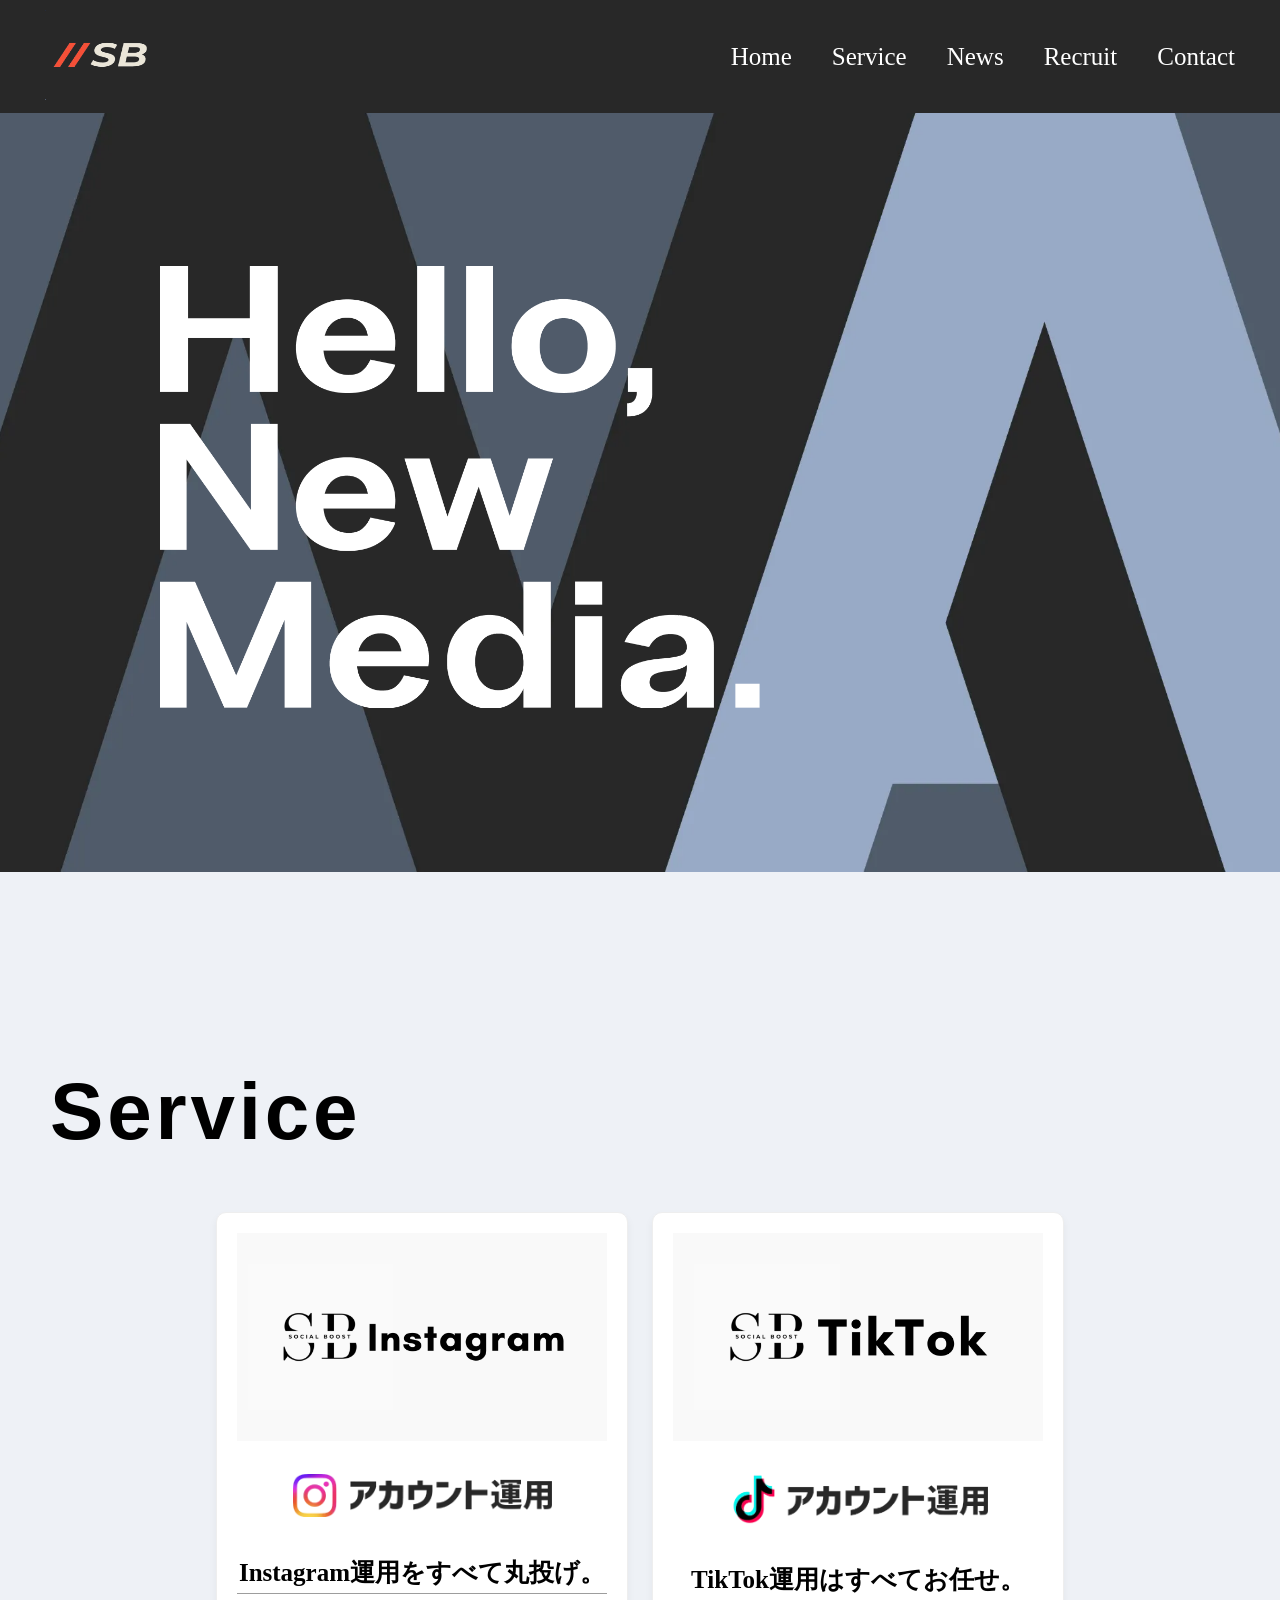
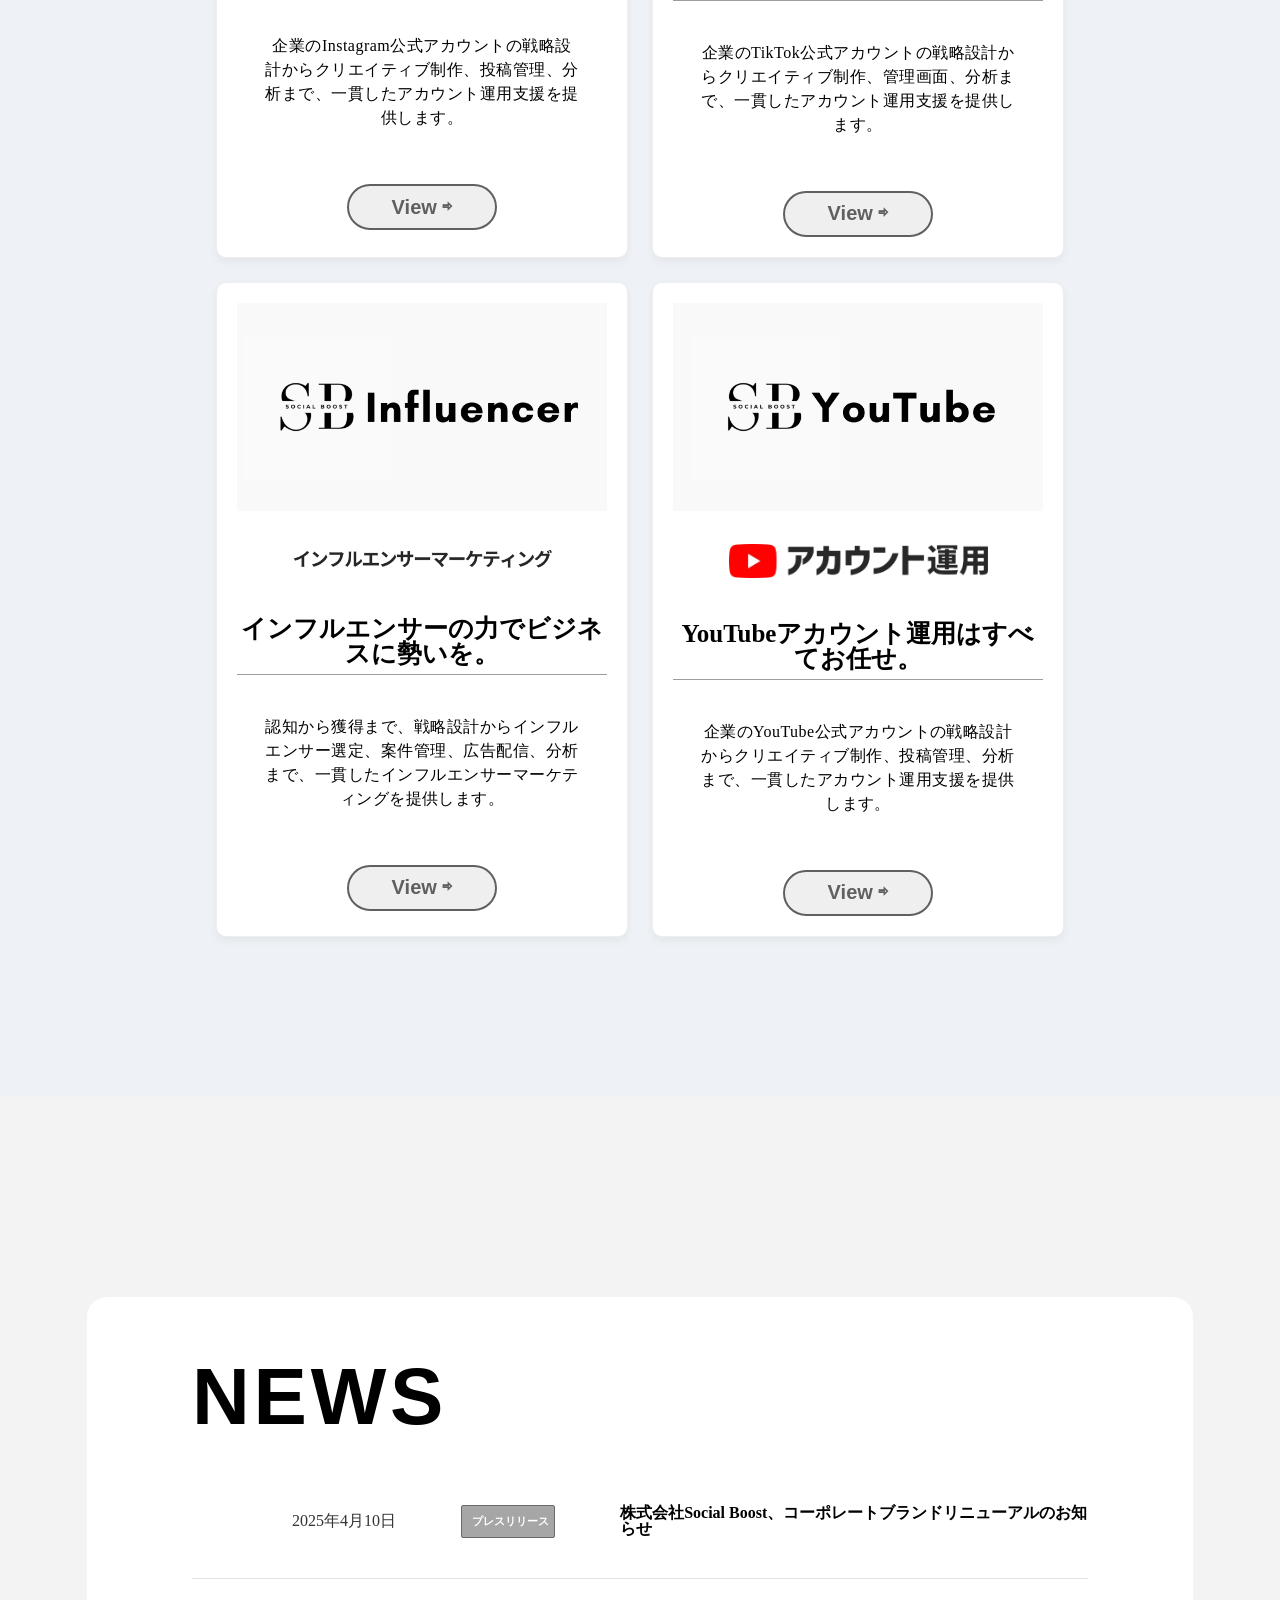
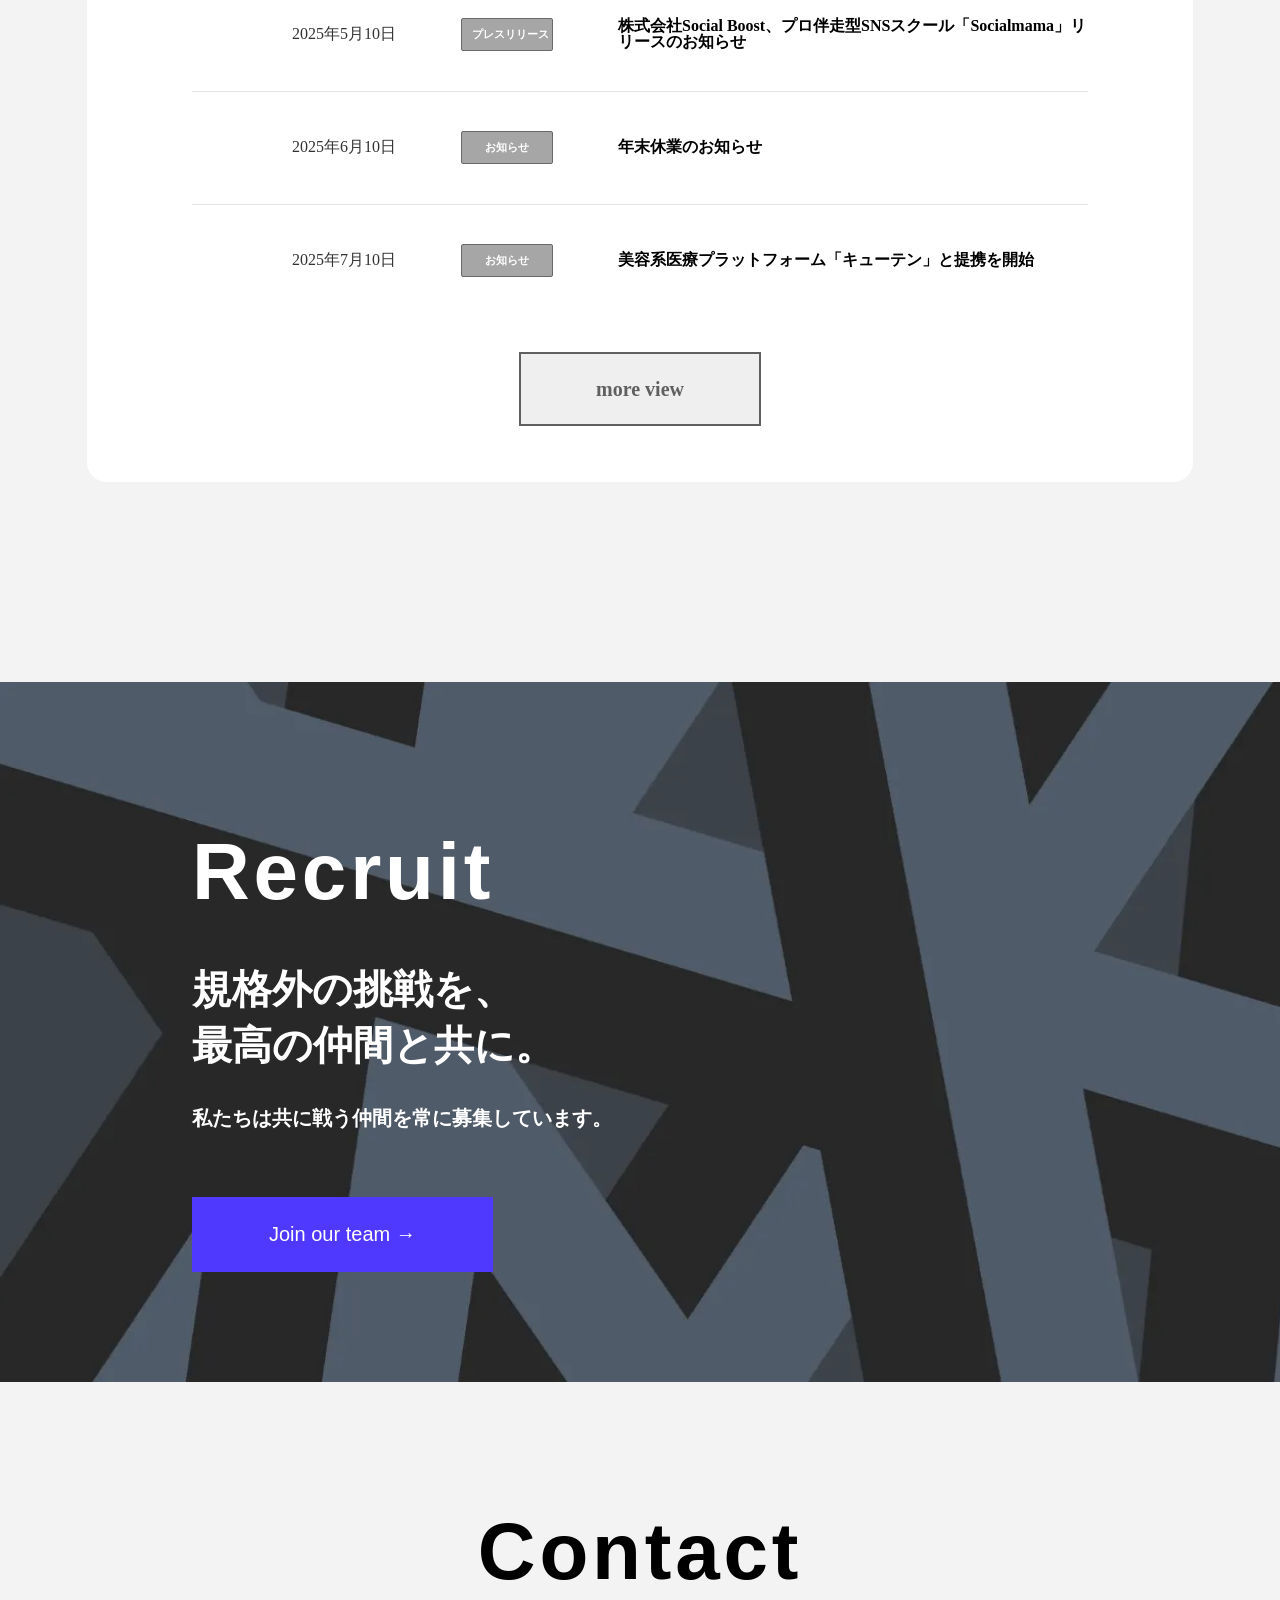
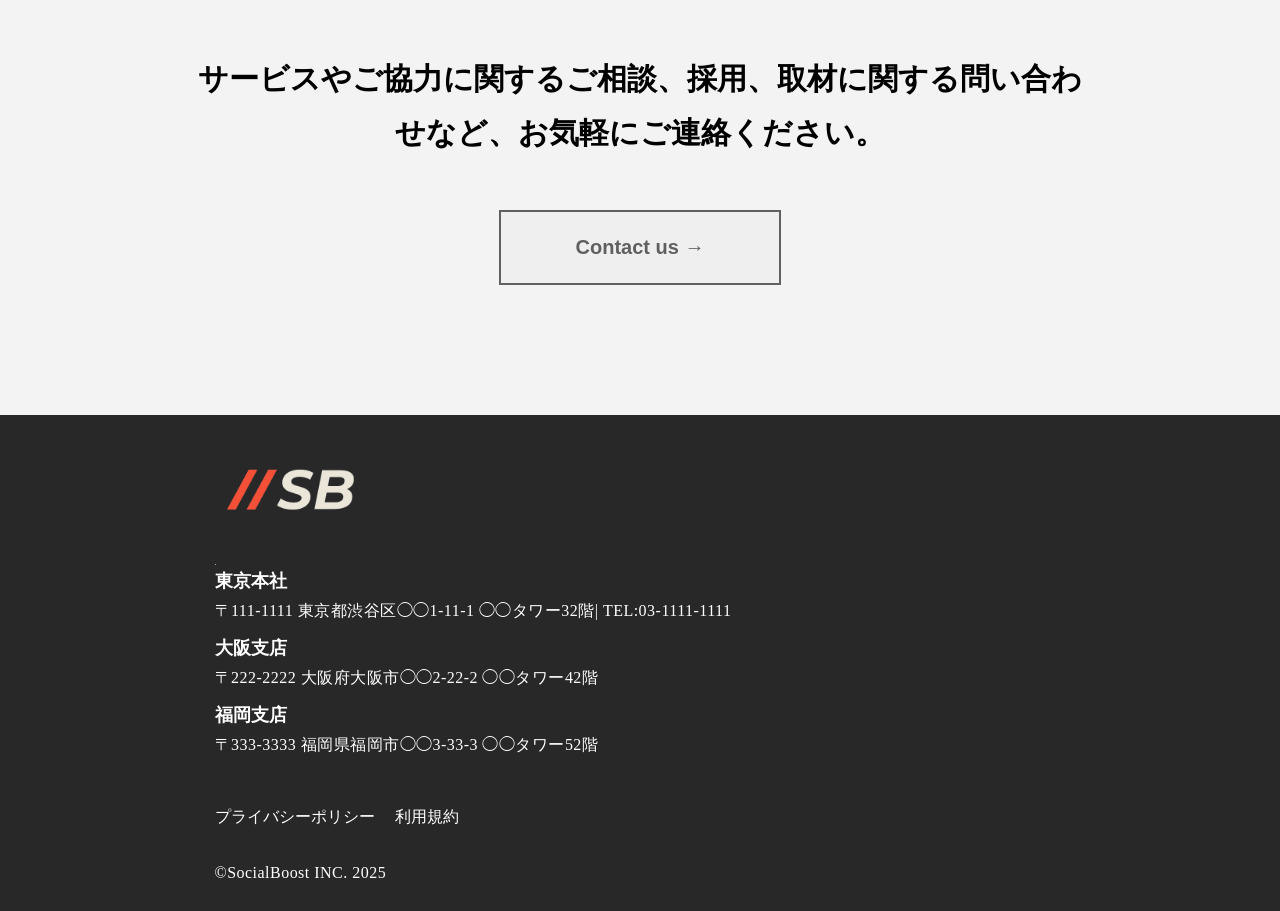
==== index.html @ 66f6941f "Initial commit" ====
<!DOCTYPE html>
<html lang="ja">
    <head>
        <meta charset="UTF-8" />
        <meta name="viewport" content="width=device-width, initial-scale=1.0" />
        <title>株式会社Social Boost</title>
        <link rel="icon" href="./favicon.ico/favicon.ico" />
        <link rel="stylesheet" href="./assets/css/reset.css" />
        <link rel="stylesheet" href="./assets/css/style.css" />
        <link rel="stylesheet" href="./assets/css/header.css" />
        <link rel="stylesheet" href="./assets/css/footer.css" />
        <link rel="stylesheet" href="./assets/css/@.css">
    </head>
    <body>
        <header>
            <div class="header-left">
                <img
                    src="./assets/img/logo-removebg-preview.png"
                    alt=""
                    class="logo"
                />
            </div>
            <div class="header-right">
                <ul class="nav">
                    <li><a href="#">Home</a></li>
                    <li><a href="#">Service</a></li>
                    <li><a href="#">News</a></li>
                    <li><a href="#">Recruit</a></li>
                    <li><a href="#">Contact</a></li>
                </ul>
            </div>
        </header>
        <!-- ⬇️⬇️ -->
        <main>
            <div class="main_container">
                <img class="background" src="./assets/img/ hello.webp" alt="" />
            </div>
        </main>
        <div class="business">
            <h1 class="business_title">Service</h1>
            <div class="business_container">
                <div class="business_item">
                    <a href="#"><img src="./assets/img/2.png" alt="img" /></a>
                    <img
                        class="sub_img"
                        src="./assets/img/Instagram.webp"
                        alt=""
                    />
                    <h2 class="sub_title">Instagram運用をすべて丸投げ。</h2>
                    <p class="text_title">
                        企業のInstagram公式アカウントの戦略設計からクリエイティブ制作、投稿管理、分析まで、一貫したアカウント運用支援を提供します。
                    </p>
                    <button class="business_view">View ⇨</button>
                </div>
                <div class="business_item">
                    <a href="#"><img src="./assets/img/3.png" alt="img" /></a>
                    <img
                        class="sub_img"
                        src="./assets/img/tiktok.webp"
                        alt=""
                    />
                    <h2 class="sub_title">TikTok運用はすべてお任せ。</h2>
                    <p class="text_title">
                        企業のTikTok公式アカウントの戦略設計からクリエイティブ制作、管理画面、分析まで、一貫したアカウント運用支援を提供します。
                    </p>
                    <button class="business_view">View ⇨</button>
                </div>
                <div class="business_item">
                    <a href="#"><img src="./assets/img/4.png" alt="img" /></a>
                    <img class="sub_img" src="./assets/img/inf.png" alt="" />
                    <h2 class="sub_title">
                        インフルエンサーの力でビジネスに勢いを。
                    </h2>
                    <p class="text_title">
                        認知から獲得まで、戦略設計からインフルエンサー選定、案件管理、広告配信、分析まで、一貫したインフルエンサーマーケティングを提供します。
                    </p>
                    <button class="business_view">View ⇨</button>
                </div>
                <div class="business_item">
                    <a href="#"
                        ><img src="./assets/img/youtube.png" alt="img"
                    /></a>
                    <img
                        class="sub_img"
                        src="./assets/img/Youtube.webp"
                        alt=""
                    />
                    <h2 class="sub_title">
                        YouTubeアカウント運用はすべてお任せ。
                    </h2>
                    <p class="text_title">
                        企業のYouTube公式アカウントの戦略設計からクリエイティブ制作、投稿管理、分析まで、一貫したアカウント運用支援を提供します。
                    </p>
                    <button class="business_view">View ⇨</button>
                </div>
            </div>
        </div>

        <!-- newsエリア↓ -->
        <section class="news">
            <div class="news_card">
                <h2 class="news_title">NEWS</h2>
                <div class="news_lists">
                    <a href="" class="news_list news-link">
                        <div class="news_link_meta">
                            <time datetime="2025-4-10" class="news_link_date"
                                >2025年4月10日</time
                            >
                            <div class="news_link_label">プレスリリース</div>
                            <h3 class="news_link_title">
                                株式会社Social
                                Boost、コーポレートブランドリニューアルのお知らせ
                            </h3>
                        </div>
                    </a>
                    <a href="" class="news_list news-link">
                        <div class="news_link_meta">
                            <time datetime="2025-5-10" class="news_link_date"
                                >2025年5月10日</time
                            >
                            <div class="news_link_label">プレスリリース</div>
                            <h3 class="news_link_title">
                                株式会社Social
                                Boost、プロ伴走型SNSスクール「Socialmama」リリースのお知らせ
                            </h3>
                        </div>
                    </a>
                    <a href="" class="news_list news-link">
                        <div class="news_link_meta">
                            <time datetime="2025-6-10" class="news_link_date"
                                >2025年6月10日</time
                            >
                            <div class="news_link_label">お知らせ</div>
                            <h3 class="news_link_title">年末休業のお知らせ</h3>
                        </div>
                    </a>
                    <a href="" class="news_list news-link">
                        <div class="news_link_meta">
                            <time datetime="2025-7-10" class="news_link_date"
                                >2025年7月10日</time
                            >
                            <div class="news_link_label">お知らせ</div>
                            <h3 class="news_link_title">
                                美容系医療プラットフォーム「キューテン」と提携を開始
                            </h3>
                        </div>
                    </a>
                </div>
                <div class="news_link"><a href="">more view</a></div>
            </div>
        </section>

        <!-- recruitエリア↓ -->
        <section>
            <div class="recruit">
                <div class="recruit_container">
                    <h2 class="recruit_title">Recruit</h2>
                    <h3 class="recruit_sub_title">
                        規格外の挑戦を、<br />最高の仲間と共に。
                    </h3>
                    <p class="recruit_text">
                        私たちは共に戦う仲間を常に募集しています。
                    </p>
                    <button class="recruit_button">Join our team →</button>
                </div>
            </div>
        </section>

        <!-- Contactエリア↓ -->
        <section class="contact">
            <div class="contact_container">
                <h2 class="contact_title">Contact</h2>
                <div class="contact_sub_title">
                    サービスやご協力に関するご相談、採用、取材に関する問い合わせなど、お気軽にご連絡ください。
                </div>
                <button class="contact_button">Contact us →</button>
            </div>
        </section>

        <!-- footerエリア↓ -->
        <footer>
            <div class="footer_container">
                <img
                    src="./assets/img/logo-removebg-preview.png"
                    alt=""
                    class="footer_logo"
                />
                <div class="footer_stores">
                    <div class="footer_store">
                        <h3 class="store_name">東京本社</h3>
                        <p class="sotre_address">
                            〒111-1111 東京都渋谷区◯◯1-11-1 ◯◯タワー32階|
                            TEL:03-1111-1111
                        </p>
                    </div>
                    <div class="footer_store">
                        <h3 class="store_name">大阪支店</h3>
                        <p class="sotre_address">
                            〒222-2222 大阪府大阪市◯◯2-22-2 ◯◯タワー42階
                        </p>
                    </div>
                    <div class="footer_store">
                        <h3 class="store_name">福岡支店</h3>
                        <p class="sotre_address">
                            〒333-3333 福岡県福岡市◯◯3-33-3 ◯◯タワー52階
                        </p>
                    </div>
                </div>
                <ul class="privacy">
                    <a href=""><li>プライバシーポリシー</li></a>
                    <a href=""><li>利用規約</li></a>
                </ul>
                <small>&copy;SocialBoost INC. 2025</small>
            </div>
        </footer>
    </body>
</html>
---- assets/css/style.css ----
main {
    padding-top: 102px;
    height: auto;
    margin: 0 auto;
    background-color: #505b69ff;

    & > .main_container {
        background-image: url(../img/bg.webp);
        background-size: cover;
        background-repeat: no-repeat;
        background-position: 50%;
        display: flex;
        justify-content: center;
        align-items: flex-start;
        flex-wrap: nowrap;
        height: 770px;
        width: 100%;
        max-width: 100%;
        flex-direction: column;

        & > .background {
            margin: 0px 0px 0px 160px;
            max-width: calc(100% - 160px);
        }
    }
}


.business {
    background-color: #eef1f6ff;
    padding: 150px 0px 100px 0px;
    margin: 0 auto;
}

.business_title {
    padding: 50px 50px 0 50px;
    justify-content: flex-start;
    font-family: sans-serif;
    font-size: 80px;
    font-weight: 700;
    line-height: 1;
    letter-spacing: 3.8px;
    text-align: left;
}

.business_container {
    margin: 0 auto;
    padding: 60px 120px;
    display: grid;
    width: 85vw;
    grid-template-columns: repeat(2, 1fr);
    gap: 24px;
    box-sizing: border-box;

    & > .business_item {
        background: #fff;
        border: 1px solid #eee;
        padding: 20px;
        box-sizing: border-box;
        border-radius: 10px;
        box-shadow: 0 4px 8px rgba(0, 0, 0, 0.05);
        text-align: center;
    }
}

.business_item a img {
    width: 100%;
    height: auto;
    max-width: 400px;
}

.sub_img {
    width: 70%;
    height: auto;
    max-width: 400px;
    margin: 30px;
}

.sub_title {
    font-size: 25px;
    font-weight: bold;
    margin-bottom: 40px;
    padding-bottom: 8px;
    margin-top: 10px;
    border-bottom: 1px solid rgb(157, 157, 157);
}

.business_view {
    font-size: 20px;
    display: block;
    text-align: center;
    text-decoration: none;
    width: 150px;
    margin: auto;
    padding: 0.6rem 2.3rem;
    margin-top: 25px;
    font-weight: bold;
    border: 2px solid #606060;
    color: #606060;
    border-radius: 100vh;
    transition: 0.5s;
    cursor: pointer;

    &:hover {
        color: #fff;
        background: #606060;
    }
}

p {
    font-size: 16px;
    line-height: 150%;
    letter-spacing: 0.03em;
}

.text_title {
    width: 85%;
    margin: 0 auto;
    height: 125px;
}

/* news */

.news {
    padding-top: 200px;
    padding-bottom: 200px;
    background-color: #f4f3f3;
}

.news_card {
    background: white;
    border-radius: 20px;
    width: 70vw;
    margin: 0 auto;
    padding: 60px 105px 40px;
}

.news_title {
    font-family: sans-serif;
    font-size: 80px;
    font-weight: 700;
    line-height: 1;
    letter-spacing: 3.8px;
    text-align: left;
}

.news_lists {
    margin-top: 28px;
}

.news_lists > * + * {
    position: relative;
}

.news_lists > * + *::before {
    content: "";
    position: absolute;
    width: 100%;
    height: 1px;
    top: 0;
    left: 0;
    background: #e3e3e3;
}

.news_link {
    text-align: center;
    margin-top: 50px;
    margin-bottom: 40px;
    font-size: 35px;
}

.news_link a {
    align-items: center;
    background: #efefef;
    border-bottom: 2px solid #606060;
    border-right: 2px solid #606060;
    border-top: 2px solid #606060;
    border-left: 2px solid #606060;
    color: #606060;
    font-weight: bold;
    padding: 24px 75px;
    font-size: 20px;
    flex-wrap: nowrap;
    flex-direction: row;
    height: auto;
    justify-content: flex-start;
    transition-timing-function: ease;
    transition-duration: 400ms;
    max-width: 100%;
}

.news_link a:hover {
    background: #606060;
    color: white;
    border-bottom: 2px solid black;
    border-top: 2px solid black;
    border-right: 2px solid black;
    border-left: 2px solid black;
    transform: translate(0px 0px);
    transition-duration: 400ms;
    transition-timing-function: ease;
}

.news-link {
    /* レイアウトをFlexboxで縦に並べる */
    display: flex;
    flex-direction: column;

    /* 子要素同士のスキマ */
    gap: 7px;

    /* 上下にゆとり */
    padding-top: 40px;
    padding-bottom: 40px;
    padding-left: 100px;
    /* 背景色の変化をアニメーション */
    transition: background-color 0.3s;
}

.news-link:hover {
    background-color: #eef1f6ff;
}

.news_link_meta {
    color: black;
    display: flex;
    align-items: center;
    gap: 65px;
}

.news_link_date {
    color: #333;
    white-space: nowrap;
}

.news_link_label {
    color: #fff;
    font-size: 11px;
    font-weight: 700;
    padding: 10px 10px;
    border: 1px solid rgb(105, 105, 105);
    border-radius: 2px;
    background-color: #a6a6a6;
    white-space: nowrap;
    min-width: 70px;
    text-align: center;
}

/* recruit */

.recruit {
    background-image: url(../img/contact.webp);
    background-size: cover;
    background-repeat: no-repeat;
    padding: 50px;
}

.recruit_container {
    width: 70vw;
    margin: 0 auto;
    padding: 100px 0px 60px 0px;
}

.recruit_title {
    color: white;
    font-family: sans-serif;
    font-size: 80px;
    font-weight: 700;
    line-height: 1;
    height: auto;
    letter-spacing: 3.8px;
    text-align: left;
    padding-bottom: 50px;
}

.recruit_sub_title {
    font-size: 40px;
    font-weight: 700;
    height: auto;
    letter-spacing: normal;
    line-height: 1.4;
    margin: 0px 0px 25px 0px;
    text-align: left;
    color: white;
}

.recruit_text {
    margin: 0px 0px 60px 0px;
    font-size: 20px;
    font-weight: 700;
    height: auto;
    letter-spacing: normal;
    line-height: 1.9;
    text-align: left;
    color: white;
}

.recruit_button {
    align-items: center;
    background: #4f39ffff;
    border-bottom: 2px solid #4f39ffff;
    border-right: 2px solid #4f39ffff;
    border-top: 2px solid #4f39ffff;
    border-left: 2px solid #4f39ffff;
    color: white;
    padding: 24px 75px;
    font-size: 20px;
    flex-wrap: nowrap;
    flex-direction: row;
    height: auto;
    justify-content: flex-start;
    transition-timing-function: ease;
    transition-duration: 400ms;
    max-width: 100%;
    cursor: pointer;
}

.recruit_button:hover {
    background: #fff;
    color: #4f39ffff;
    border-bottom: 2px solid #4f39ffff;
    border-top: 2px solid #4f39ffff;
    border-right: 2px solid #4f39ffff;
    border-left: 2px solid #4f39ffff;
    transform: translate(0px 0px);
    transition-duration: 400ms;
    transition-timing-function: ease;
}

/* Contact */
.contact {
    background-color: #f4f3f3;
}

.contact_container {
    width: 70vw;
    margin: 0 auto;
    text-align: center;
    padding: 130px 0px;
}

.contact_title {
    color: black;
    font-family: sans-serif;
    font-size: 80px;
    font-weight: 700;
    line-height: 1;
    letter-spacing: 3.8px;
    text-align: center;
    padding-bottom: 60px;
}

.contact_sub_title {
    font-size: 30px;
    font-weight: 700;
    letter-spacing: 2.8;
    line-height: 1.8;
    margin-bottom: 50px;
}

.contact_button {
    align-items: center;
    background: #efefef;
    border-bottom: 2px solid #606060;
    border-right: 2px solid #606060;
    border-top: 2px solid #606060;
    border-left: 2px solid #606060;
    color: #606060;
    font-weight: bold;
    padding: 24px 75px;
    font-size: 20px;
    flex-wrap: nowrap;
    flex-direction: row;
    height: auto;
    justify-content: flex-start;
    transition-timing-function: ease;
    transition-duration: 400ms;
    max-width: 100%;
    cursor: pointer;
}

.contact_button:hover {
    background: #606060;
    color: white;
    border-bottom: 2px solid black;
    border-top: 2px solid black;
    border-right: 2px solid black;
    border-left: 2px solid black;
    transform: translate(0px 0px);
    transition-duration: 400ms;
    transition-timing-function: ease;
}
---- assets/css/header.css ----
body {
  box-sizing: border-box;
  overflow-x: hidden;
}

a{
  text-decoration: none;
}

header {
  width: 100%;
  background-color: #282828ff;
  position: fixed;
  top: 0;
  display: flex;
  justify-content: space-between;
  align-items: center;
  padding: 10px 15px;
  z-index: 1000;
}

.logo {
  height: 90px;
  width: 110px;
  margin-left: 30px;
}

.header-right {
  margin-right: 40px;
}

.nav {
  display: flex;
  justify-content: center;
  align-items: center;
}

.nav li a {
  text-decoration: none;
  color: white;
  padding: 10px 20px;
  transition: all 0.5s ease;
  font-size: 25px;
}

.nav li a:hover {
  background-color: white;
  color: #333;
}
---- assets/css/footer.css ----
footer{
    background-color: #282828ff;
    padding: 0 20px 30px 30px;
}

.footer_container{
    width: 70%;
    margin: 0 auto;
}

.footer_logo {
    height: 150px;
}

.footer_stores{
    padding-bottom: 40px;
}

.footer_store{
    color: white;
    font-size: 14px;
    font-style: normal;
    letter-spacing: normal;
    line-height: 1.5;
    margin: 0px 0px 12px 0px;
}

.store_name {
    margin: 0px 0px 4px 0px;
    font-size: 18px;
    line-height: 1.5;
    font-weight: 700;
}

.privacy {
    display: flex;
    gap: 20px;
    flex-direction: row;
    margin: 0px 0px 40px 0px;
}

.privacy a {
    text-decoration: none;
}

.privacy a li {
    color: white;
}

small {
    color: white;
    letter-spacing: 0.03em;
}
---- assets/css/@.css ----
/* @media screen and (min-width:768px){}のブレイクポイント */

/* main */

@media screen and (max-width: 768px) {
    main {
        & > .main_container {
            height: 670px;

            & > .background {
                width: 400px;
            }
        }
    }
}

@media screen and (max-width: 768px) {
    /* business */

    .business {
        padding: 70px 0px 0px 0px;
    }
    .business_title {
        font-size: 60px;
        width: 70vw;
        margin: 0 auto;
    }

    .business_container {
        grid-template-columns: repeat(1, 1fr);
        width: 100vw;
        padding: 60px 70px;
    }
    .text_title {
        height: 80px;
    }

    .sub_img {
        width: 50%;
        max-width: 300px;
        margin: 20px;
    }
}

@media screen and (max-width: 768px) {
    /* news */
.news{
    padding-top: 70px;
    padding-bottom: 80px;
}

.news_title{
    font-size: 60px;
    width: 70vw;
    margin: 0 auto;
}

.news_card{
    width: 100vw;
    padding: 80px 0px 50px 0px;

}

.news_link{
    padding: 0px 20px 0px 20px;
}

.news-link {
    padding-left: 0px;
    margin: 0px 35px 0px 20px;
}

.news_link_meta{
    gap: 30px;
}

}

@media screen and (max-width: 768px) {
    /* recruit */
.recruit_title{
    font-size: 60px;
    width: 70vw;
    margin: 0 auto;
}

.recruit_sub_title {
    font-size: 30px;
    width: 70vw;
    margin: 0 auto;
}

.recruit_text {
    font-size: 20px;
    width: 70vw;
    margin: 0 auto;
    margin-top: 16px;
    margin-bottom: 16px;
}

.recruit_button {
    padding: 16px 68px;
    font-size: 15px;
}

}

@media screen and (max-width: 768px) {
    /* contact */
.contact_title{
    font-size: 60px;
    width: 70vw;
    margin: 0 auto;
}

.contact_sub_title {
    font-size: 22px;
    letter-spacing: 2.0;
}

.contact_button{
    padding: 16px 68px;
    font-size: 15px;
}

}

@media screen and (max-width: 768px) {
    /* footer */
.footer_logo {
    height: 100px;
}

.privacy{
    margin: 0px 0px 25px 0px;
}


}
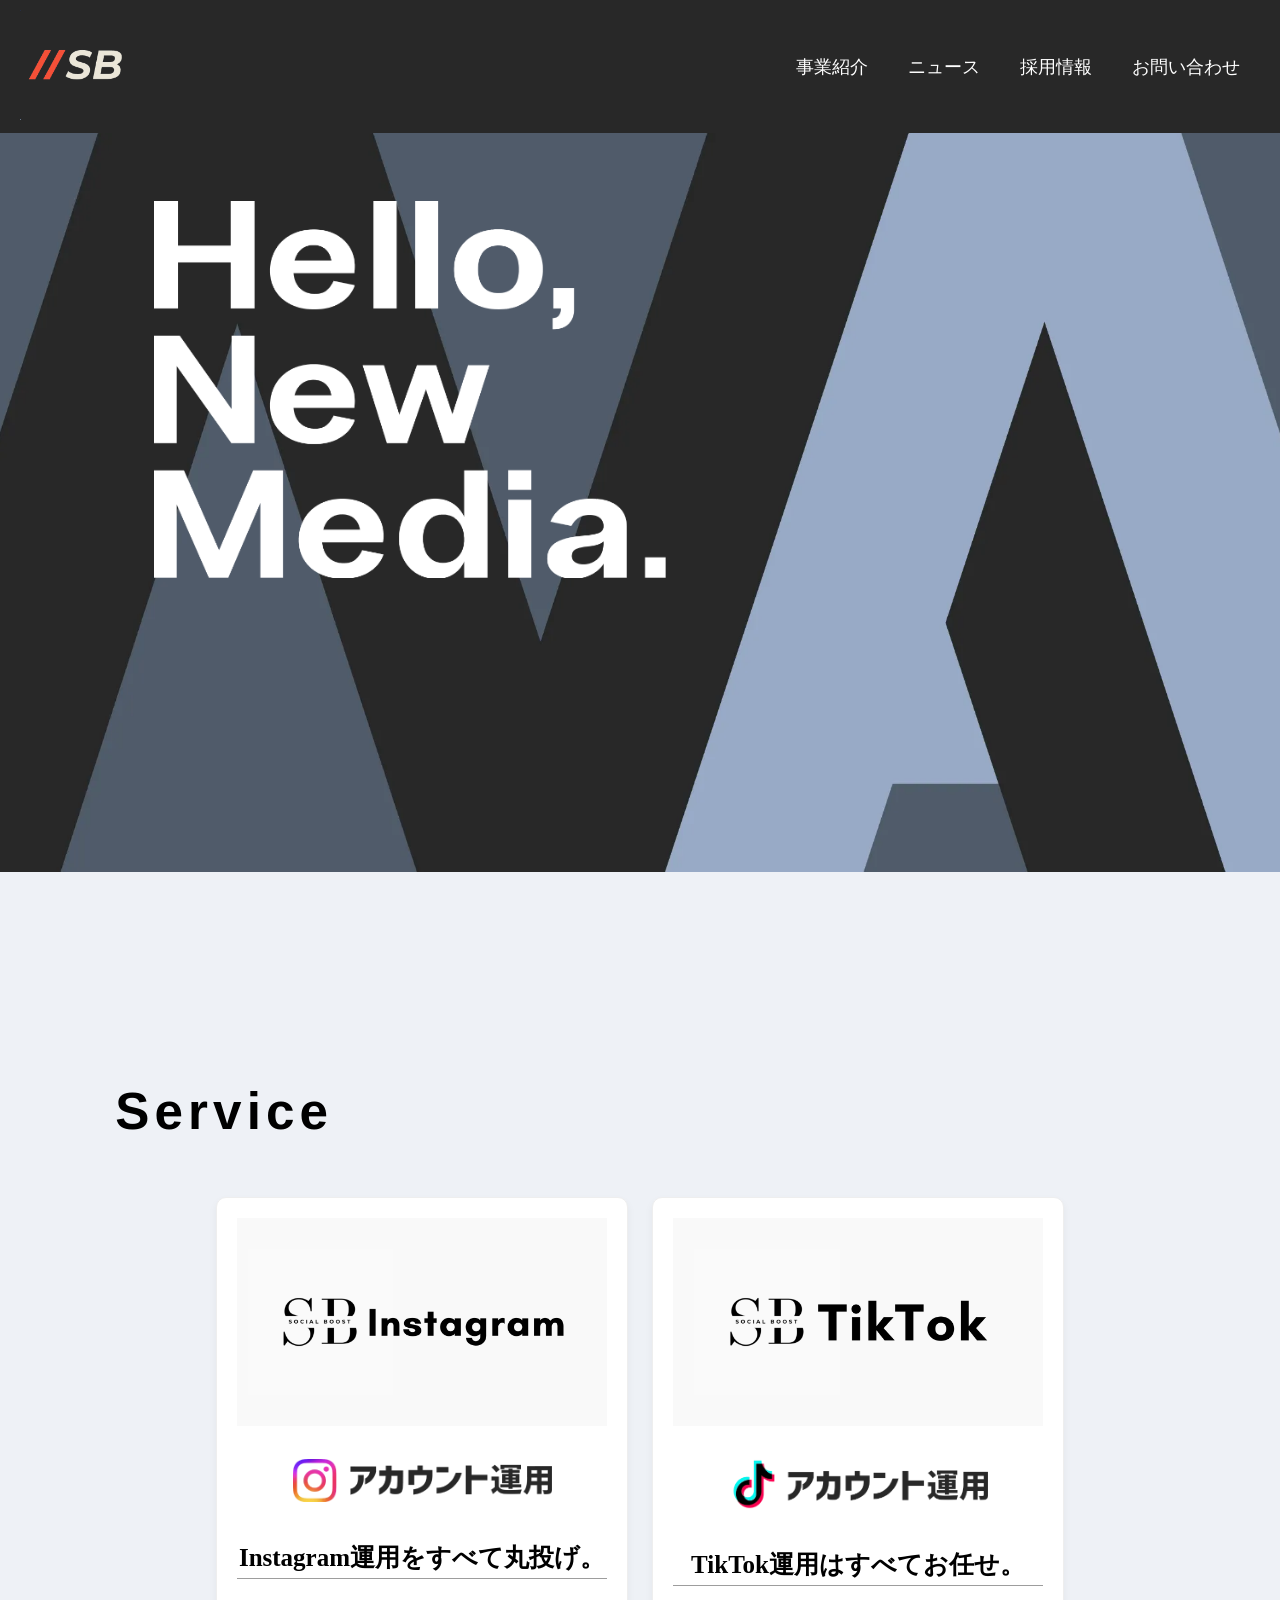
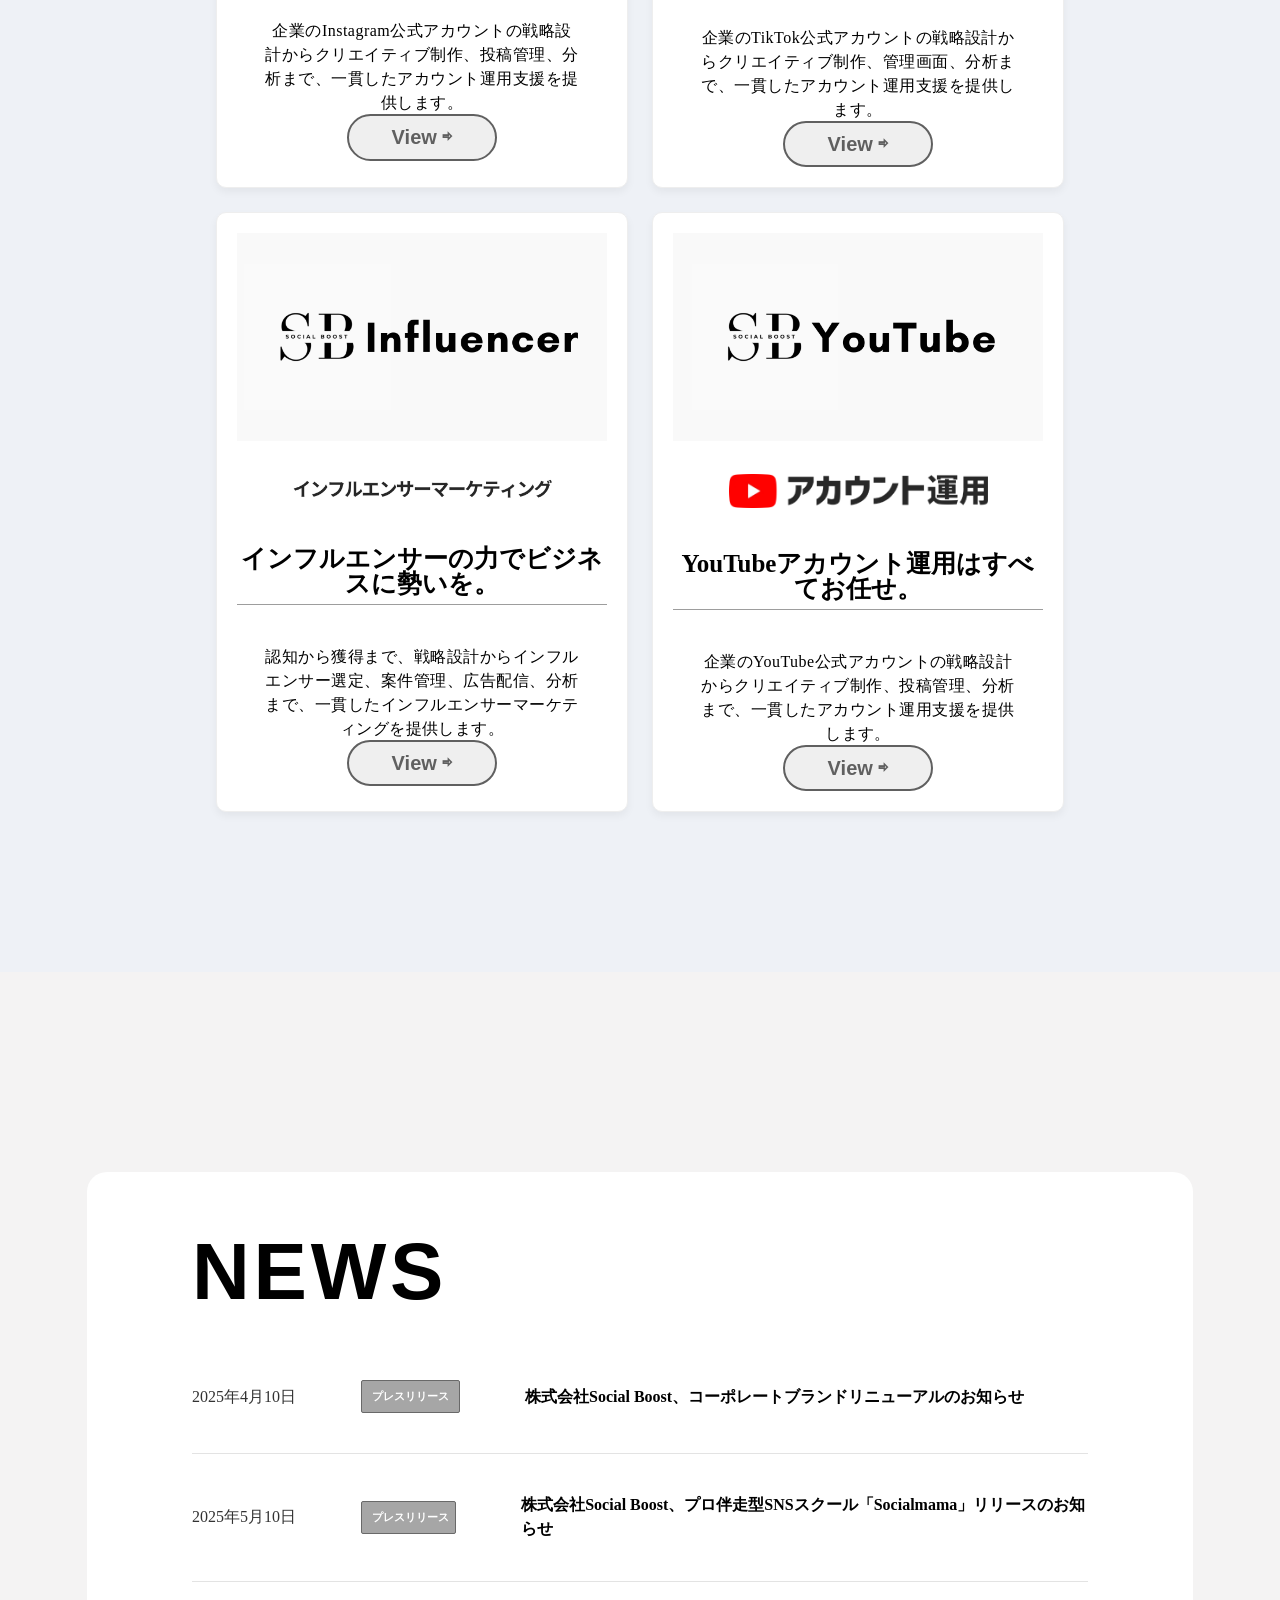
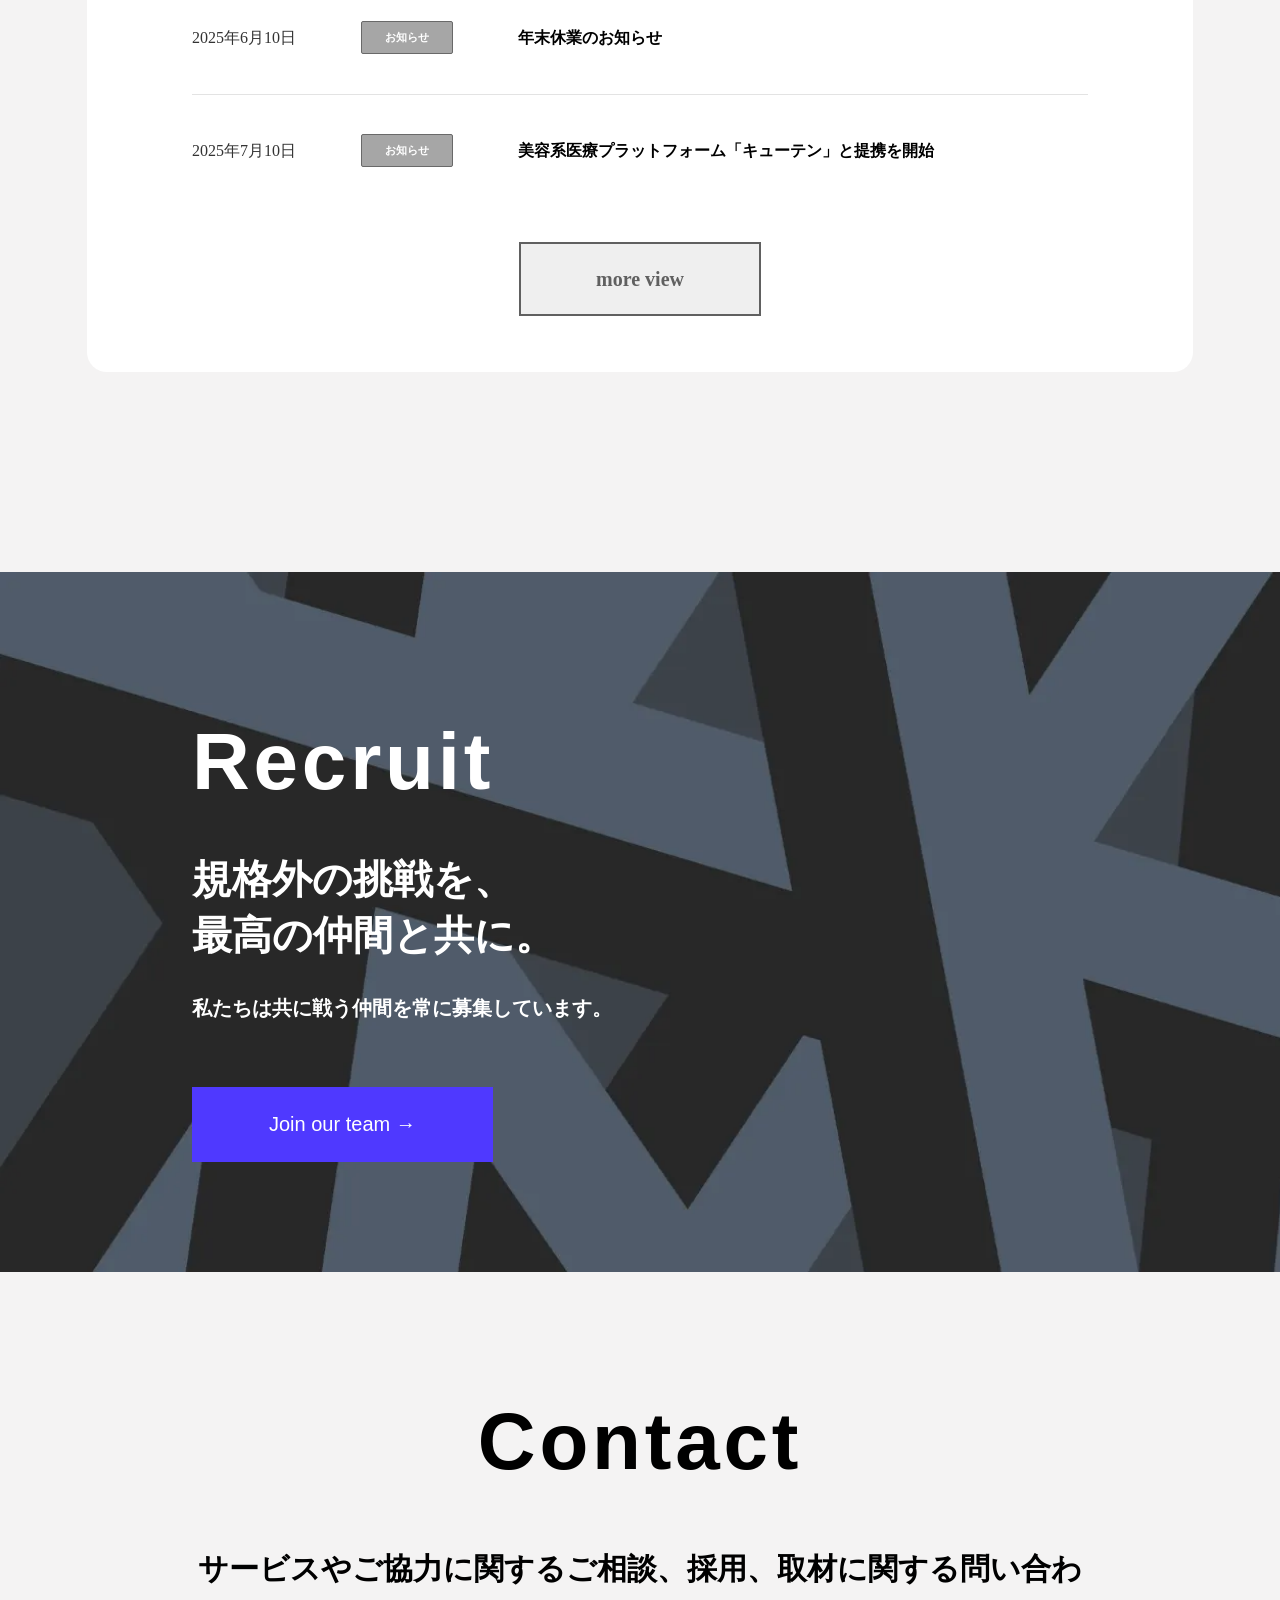
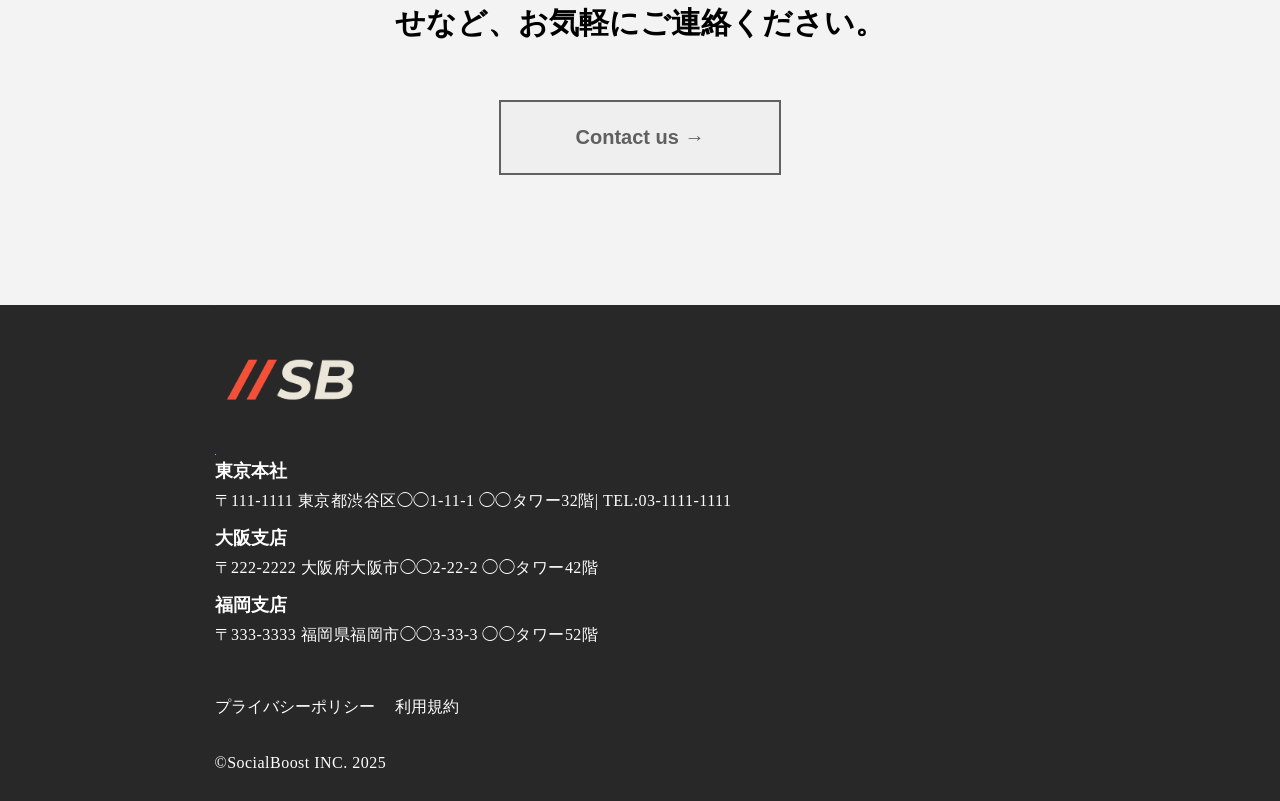
==== commit 2d93227b: "save" ====
--- a/index.html
+++ b/index.html
@@ -1,217 +1,219 @@
 <!DOCTYPE html>
 <html lang="ja">
-    <head>
-        <meta charset="UTF-8" />
-        <meta name="viewport" content="width=device-width, initial-scale=1.0" />
-        <title>株式会社Social Boost</title>
-        <link rel="icon" href="./favicon.ico/favicon.ico" />
-        <link rel="stylesheet" href="./assets/css/reset.css" />
-        <link rel="stylesheet" href="./assets/css/style.css" />
-        <link rel="stylesheet" href="./assets/css/header.css" />
-        <link rel="stylesheet" href="./assets/css/footer.css" />
-        <link rel="stylesheet" href="./assets/css/@.css">
-    </head>
-    <body>
-        <header>
-            <div class="header-left">
-                <img
-                    src="./assets/img/logo-removebg-preview.png"
-                    alt=""
-                    class="logo"
-                />
-            </div>
-            <div class="header-right">
-                <ul class="nav">
-                    <li><a href="#">Home</a></li>
-                    <li><a href="#">Service</a></li>
-                    <li><a href="#">News</a></li>
-                    <li><a href="#">Recruit</a></li>
-                    <li><a href="#">Contact</a></li>
-                </ul>
-            </div>
-        </header>
-        <!-- ⬇️⬇️ -->
-        <main>
-            <div class="main_container">
-                <img class="background" src="./assets/img/ hello.webp" alt="" />
-            </div>
-        </main>
-        <div class="business">
-            <h1 class="business_title">Service</h1>
-            <div class="business_container">
-                <div class="business_item">
-                    <a href="#"><img src="./assets/img/2.png" alt="img" /></a>
-                    <img
-                        class="sub_img"
-                        src="./assets/img/Instagram.webp"
-                        alt=""
-                    />
-                    <h2 class="sub_title">Instagram運用をすべて丸投げ。</h2>
-                    <p class="text_title">
-                        企業のInstagram公式アカウントの戦略設計からクリエイティブ制作、投稿管理、分析まで、一貫したアカウント運用支援を提供します。
-                    </p>
-                    <button class="business_view">View ⇨</button>
-                </div>
-                <div class="business_item">
-                    <a href="#"><img src="./assets/img/3.png" alt="img" /></a>
-                    <img
-                        class="sub_img"
-                        src="./assets/img/tiktok.webp"
-                        alt=""
-                    />
-                    <h2 class="sub_title">TikTok運用はすべてお任せ。</h2>
-                    <p class="text_title">
-                        企業のTikTok公式アカウントの戦略設計からクリエイティブ制作、管理画面、分析まで、一貫したアカウント運用支援を提供します。
-                    </p>
-                    <button class="business_view">View ⇨</button>
-                </div>
-                <div class="business_item">
-                    <a href="#"><img src="./assets/img/4.png" alt="img" /></a>
-                    <img class="sub_img" src="./assets/img/inf.png" alt="" />
-                    <h2 class="sub_title">
-                        インフルエンサーの力でビジネスに勢いを。
-                    </h2>
-                    <p class="text_title">
-                        認知から獲得まで、戦略設計からインフルエンサー選定、案件管理、広告配信、分析まで、一貫したインフルエンサーマーケティングを提供します。
-                    </p>
-                    <button class="business_view">View ⇨</button>
-                </div>
-                <div class="business_item">
-                    <a href="#"
-                        ><img src="./assets/img/youtube.png" alt="img"
-                    /></a>
-                    <img
-                        class="sub_img"
-                        src="./assets/img/Youtube.webp"
-                        alt=""
-                    />
-                    <h2 class="sub_title">
-                        YouTubeアカウント運用はすべてお任せ。
-                    </h2>
-                    <p class="text_title">
-                        企業のYouTube公式アカウントの戦略設計からクリエイティブ制作、投稿管理、分析まで、一貫したアカウント運用支援を提供します。
-                    </p>
-                    <button class="business_view">View ⇨</button>
-                </div>
-            </div>
-        </div>
-
-        <!-- newsエリア↓ -->
-        <section class="news">
-            <div class="news_card">
-                <h2 class="news_title">NEWS</h2>
-                <div class="news_lists">
-                    <a href="" class="news_list news-link">
-                        <div class="news_link_meta">
-                            <time datetime="2025-4-10" class="news_link_date"
-                                >2025年4月10日</time
-                            >
-                            <div class="news_link_label">プレスリリース</div>
-                            <h3 class="news_link_title">
-                                株式会社Social
-                                Boost、コーポレートブランドリニューアルのお知らせ
-                            </h3>
-                        </div>
-                    </a>
-                    <a href="" class="news_list news-link">
-                        <div class="news_link_meta">
-                            <time datetime="2025-5-10" class="news_link_date"
-                                >2025年5月10日</time
-                            >
-                            <div class="news_link_label">プレスリリース</div>
-                            <h3 class="news_link_title">
-                                株式会社Social
-                                Boost、プロ伴走型SNSスクール「Socialmama」リリースのお知らせ
-                            </h3>
-                        </div>
-                    </a>
-                    <a href="" class="news_list news-link">
-                        <div class="news_link_meta">
-                            <time datetime="2025-6-10" class="news_link_date"
-                                >2025年6月10日</time
-                            >
-                            <div class="news_link_label">お知らせ</div>
-                            <h3 class="news_link_title">年末休業のお知らせ</h3>
-                        </div>
-                    </a>
-                    <a href="" class="news_list news-link">
-                        <div class="news_link_meta">
-                            <time datetime="2025-7-10" class="news_link_date"
-                                >2025年7月10日</time
-                            >
-                            <div class="news_link_label">お知らせ</div>
-                            <h3 class="news_link_title">
-                                美容系医療プラットフォーム「キューテン」と提携を開始
-                            </h3>
-                        </div>
-                    </a>
-                </div>
-                <div class="news_link"><a href="">more view</a></div>
-            </div>
-        </section>
-
-        <!-- recruitエリア↓ -->
-        <section>
-            <div class="recruit">
-                <div class="recruit_container">
-                    <h2 class="recruit_title">Recruit</h2>
-                    <h3 class="recruit_sub_title">
-                        規格外の挑戦を、<br />最高の仲間と共に。
-                    </h3>
-                    <p class="recruit_text">
-                        私たちは共に戦う仲間を常に募集しています。
-                    </p>
-                    <button class="recruit_button">Join our team →</button>
-                </div>
-            </div>
-        </section>
-
-        <!-- Contactエリア↓ -->
-        <section class="contact">
-            <div class="contact_container">
-                <h2 class="contact_title">Contact</h2>
-                <div class="contact_sub_title">
-                    サービスやご協力に関するご相談、採用、取材に関する問い合わせなど、お気軽にご連絡ください。
-                </div>
-                <button class="contact_button">Contact us →</button>
-            </div>
-        </section>
-
-        <!-- footerエリア↓ -->
-        <footer>
-            <div class="footer_container">
-                <img
-                    src="./assets/img/logo-removebg-preview.png"
-                    alt=""
-                    class="footer_logo"
-                />
-                <div class="footer_stores">
-                    <div class="footer_store">
-                        <h3 class="store_name">東京本社</h3>
-                        <p class="sotre_address">
-                            〒111-1111 東京都渋谷区◯◯1-11-1 ◯◯タワー32階|
-                            TEL:03-1111-1111
-                        </p>
-                    </div>
-                    <div class="footer_store">
-                        <h3 class="store_name">大阪支店</h3>
-                        <p class="sotre_address">
-                            〒222-2222 大阪府大阪市◯◯2-22-2 ◯◯タワー42階
-                        </p>
-                    </div>
-                    <div class="footer_store">
-                        <h3 class="store_name">福岡支店</h3>
-                        <p class="sotre_address">
-                            〒333-3333 福岡県福岡市◯◯3-33-3 ◯◯タワー52階
-                        </p>
-                    </div>
-                </div>
-                <ul class="privacy">
-                    <a href=""><li>プライバシーポリシー</li></a>
-                    <a href=""><li>利用規約</li></a>
-                </ul>
-                <small>&copy;SocialBoost INC. 2025</small>
-            </div>
-        </footer>
-    </body>
+  <head>
+    <meta charset="UTF-8" />
+    <meta name="viewport" content="width=device-width, initial-scale=1.0" />
+    <title>株式会社Social Boost</title>
+    <link rel="icon" href="./favicon.ico/favicon.ico" />
+    <!-- common -->
+    <link rel="stylesheet" href="./assets/css/foundation/reset.css" />
+    <link rel="stylesheet" href="./assets/css/foundation/mixin.css" />
+    <link rel="stylesheet" href="./assets/css/components/header.css" />
+    <link rel="stylesheet" href="./assets/css/components/footer.css" />
+
+    <!-- page -->
+    <link rel="stylesheet" href="./assets/css/index.css" />
+    <link rel="stylesheet" href="./assets/css/tiktok.css"/>
+  </head>
+  <body>
+    <header class="header">
+      <a href="#" class="logo-link">
+        <img
+          src="./assets/img/logo-removebg-preview.png"
+          alt="ロゴ"
+          class="logo"
+        />
+      </a>
+
+      <nav class="header-nav">
+        <ul class="nav-list">
+          <li><a href="#business">事業紹介</a></li>
+          <li><a href="#news">ニュース</a></li>
+          <li><a href="#recruit">採用情報</a></li>
+          <li><a href="#contact">お問い合わせ</a></li>
+        </ul>
+      </nav>
+
+      <div class="hamburger" id="hamburger">
+        <span></span>
+        <span></span>
+        <span></span>
+      </div>
+
+      <nav class="drawer" id="drawer">
+        <ul class="drawer-list">
+          <li><a href="#business">事業紹介</a></li>
+          <li><a href="#news">ニュース</a></li>
+          <li><a href="#recruit">採用情報</a></li>
+          <li><a href="#contact">お問い合わせ</a></li>
+        </ul>
+      </nav>
+    </header>
+
+    <!-- ⬇️⬇️ -->
+    <main>
+      <div class="main_container">
+        <img class="background" src="./assets/img/ hello.webp" alt="" />
+      </div>
+    </main>
+    <div class="business">
+      <h1 class="business_title">Service</h1>
+      <div class="business_container">
+        <div class="business_item">
+          <a href="#"><img src="./assets/img/2.png" alt="img" /></a>
+          <img class="sub_img" src="./assets/img/Instagram.webp" alt="" />
+          <h2 class="sub_title">Instagram運用をすべて丸投げ。</h2>
+          <p class="text_title">
+            企業のInstagram公式アカウントの戦略設計からクリエイティブ制作、投稿管理、分析まで、一貫したアカウント運用支援を提供します。
+          </p>
+          <a href="./instagram.html"
+            ><button class="business_view">View ⇨</button></a
+          >
+        </div>
+        <div class="business_item">
+          <a href="#"><img src="./assets/img/3.png" alt="img" /></a>
+          <img class="sub_img" src="./assets/img/tiktok.webp" alt="" />
+          <h2 class="sub_title">TikTok運用はすべてお任せ。</h2>
+          <p class="text_title">
+            企業のTikTok公式アカウントの戦略設計からクリエイティブ制作、管理画面、分析まで、一貫したアカウント運用支援を提供します。
+          </p>
+          <a href="tiktok.html"><button class="business_view">View ⇨</button></a>
+        </div>
+        <div class="business_item">
+          <a href="#"><img src="./assets/img/4.png" alt="img" /></a>
+          <img class="sub_img" src="./assets/img/inf.png" alt="" />
+          <h2 class="sub_title">インフルエンサーの力でビジネスに勢いを。</h2>
+          <p class="text_title">
+            認知から獲得まで、戦略設計からインフルエンサー選定、案件管理、広告配信、分析まで、一貫したインフルエンサーマーケティングを提供します。
+          </p>
+          <button class="business_view">View ⇨</button>
+        </div>
+        <div class="business_item">
+          <a href="#"><img src="./assets/img/youtube.png" alt="img" /></a>
+          <img class="sub_img" src="./assets/img/Youtube.webp" alt="" />
+          <h2 class="sub_title">YouTubeアカウント運用はすべてお任せ。</h2>
+          <p class="text_title">
+            企業のYouTube公式アカウントの戦略設計からクリエイティブ制作、投稿管理、分析まで、一貫したアカウント運用支援を提供します。
+          </p>
+          <button class="business_view">View ⇨</button>
+        </div>
+      </div>
+    </div>
+
+    <!-- newsエリア↓ -->
+    <section class="news">
+      <div class="news_card">
+        <h2 class="news_title">NEWS</h2>
+        <div class="news_lists">
+          <a href="" class="news_list news-link">
+            <div class="news_link_meta">
+              <time datetime="2025-4-10" class="news_link_date"
+                >2025年4月10日</time
+              >
+              <div class="news_link_label">プレスリリース</div>
+              <h3 class="news_link_title">
+                株式会社Social Boost、コーポレートブランドリニューアルのお知らせ
+              </h3>
+            </div>
+          </a>
+          <a href="" class="news_list news-link">
+            <div class="news_link_meta">
+              <time datetime="2025-5-10" class="news_link_date"
+                >2025年5月10日</time
+              >
+              <div class="news_link_label">プレスリリース</div>
+              <h3 class="news_link_title">
+                株式会社Social
+                Boost、プロ伴走型SNSスクール「Socialmama」リリースのお知らせ
+              </h3>
+            </div>
+          </a>
+          <a href="" class="news_list news-link">
+            <div class="news_link_meta">
+              <time datetime="2025-6-10" class="news_link_date"
+                >2025年6月10日</time
+              >
+              <div class="news_link_label">お知らせ</div>
+              <h3 class="news_link_title">年末休業のお知らせ</h3>
+            </div>
+          </a>
+          <a href="" class="news_list news-link">
+            <div class="news_link_meta">
+              <time datetime="2025-7-10" class="news_link_date"
+                >2025年7月10日</time
+              >
+              <div class="news_link_label">お知らせ</div>
+              <h3 class="news_link_title">
+                美容系医療プラットフォーム「キューテン」と提携を開始
+              </h3>
+            </div>
+          </a>
+        </div>
+        <div class="news_link"><a href="">more view</a></div>
+      </div>
+    </section>
+
+    <!-- recruitエリア↓ -->
+    <section>
+      <div class="recruit">
+        <div class="recruit_container">
+          <h2 class="recruit_title">Recruit</h2>
+          <h3 class="recruit_sub_title">
+            規格外の挑戦を、<br />最高の仲間と共に。
+          </h3>
+          <p class="recruit_text">私たちは共に戦う仲間を常に募集しています。</p>
+          <button class="recruit_button">Join our team →</button>
+        </div>
+      </div>
+    </section>
+
+    <!-- Contactエリア↓ -->
+    <section class="contact">
+      <div class="contact_container">
+        <h2 class="contact_title">Contact</h2>
+        <div class="contact_sub_title">
+          サービスやご協力に関するご相談、採用、取材に関する問い合わせなど、お気軽にご連絡ください。
+        </div>
+        <button class="contact_button">Contact us →</button>
+      </div>
+    </section>
+
+    <!-- footerエリア↓ -->
+    <footer>
+      <div class="footer_container">
+        <img
+          src="./assets/img/logo-removebg-preview.png"
+          alt=""
+          class="footer_logo"
+        />
+        <div class="footer_stores">
+          <div class="footer_store">
+            <h3 class="store_name">東京本社</h3>
+            <p class="sotre_address">
+              〒111-1111 東京都渋谷区◯◯1-11-1 ◯◯タワー32階| TEL:03-1111-1111
+            </p>
+          </div>
+          <div class="footer_store">
+            <h3 class="store_name">大阪支店</h3>
+            <p class="sotre_address">
+              〒222-2222 大阪府大阪市◯◯2-22-2 ◯◯タワー42階
+            </p>
+          </div>
+          <div class="footer_store">
+            <h3 class="store_name">福岡支店</h3>
+            <p class="sotre_address">
+              〒333-3333 福岡県福岡市◯◯3-33-3 ◯◯タワー52階
+            </p>
+          </div>
+        </div>
+        <ul class="privacy">
+          <a href=""><li>プライバシーポリシー</li></a>
+          <a href=""><li>利用規約</li></a>
+        </ul>
+        <small>&copy;SocialBoost INC. 2025</small>
+      </div>
+    </footer>
+
+    <script src="./script.js"></script>
+  </body>
 </html>
--- a/assets/css/foundation/mixin.css
+++ b/assets/css/foundation/mixin.css
@@ -0,0 +1,8 @@
+/* @media screen and (max-width:768px){}のブレイクポイント */
+
+
+
+
+
+
+
--- a/assets/css/components/header.css
+++ b/assets/css/components/header.css
@@ -0,0 +1,154 @@
+.header {
+  width: 100%;
+  background-color: #282828;
+  position: fixed;
+  top: 0;
+  left: 0;
+  z-index: 1000;
+  display: flex;
+  align-items: center;
+  justify-content: space-between;
+  padding: 10px 20px;
+}
+
+.logo {
+  width: 110px;
+  height: auto;
+}
+
+.header-nav {
+  margin-right: 40px;
+}
+
+.nav-list {
+  display: flex;
+  list-style: none;
+  margin: 0;
+  padding: 0;
+}
+
+.nav-list li a {
+  color: #fff;
+  text-decoration: none;
+  padding: 10px 20px;
+  font-size: 18px;
+  transition: background-color 0.3s, color 0.3s;
+}
+
+.nav-list li a:hover {
+  background: #fff;
+  color: #282828;
+}
+
+/* ハンバーガーメニュー */
+.hamburger {
+  display: none;
+  flex-direction: column;
+  justify-content: center;
+  cursor: pointer;
+  width: 40px;
+  height: 25px;
+  gap: 5px;
+  z-index: 1100;
+}
+
+.hamburger span {
+  display: block;
+  width: 100%;
+  height: 3px;
+  background-color: #fff;
+  transition: all 0.3s;
+}
+
+/* ハンバーガー開いた時 */
+.hamburger.active span:nth-child(1) {
+  transform: rotate(45deg) translate(5px, 5px);
+}
+
+.hamburger.active span:nth-child(2) {
+  opacity: 0;
+}
+
+.hamburger.active span:nth-child(3) {
+  transform: rotate(-45deg) translate(6px, -6px);
+}
+
+/* ドロワーメニュー */
+.drawer {
+  position: fixed;
+  top: 0;
+  right: -100%;
+  width: 70%;
+  height: 100%;
+  background-color: #282828;
+  display: flex;
+  flex-direction: column;
+  align-items: center;
+  padding-top: 100px;
+  transition: right 0.4s cubic-bezier(0.77, 0, 0.175, 1), opacity 0.4s ease;
+  opacity: 0;
+  z-index: 1050;
+}
+
+.drawer.active {
+  right: 0;
+  opacity: 1;
+}
+
+.drawer.animating {
+  animation: drawerFadeSlide 0.5s forwards;
+}
+
+/* ドロワーが開く時のアニメーション */
+@keyframes drawerFadeSlide {
+  0% {
+    right: -100%;
+    opacity: 0;
+  }
+  50% {
+    right: -30%;
+    opacity: 0.5;
+  }
+  100% {
+    right: 0;
+    opacity: 1;
+  }
+}
+
+.drawer-list {
+  list-style: none;
+  padding: 0;
+  margin: 0;
+  width: 100%;
+}
+
+.drawer-list li {
+  text-align: center;
+  margin-bottom: 30px;
+}
+
+.drawer-list li a {
+  color: #fff;
+  font-size: 24px;
+  text-decoration: none;
+  display: block;
+  padding: 15px 0;
+  transition: background-color 0.3s, color 0.3s;
+}
+
+.drawer-list li a:hover {
+  background: #fff;
+  color: #282828;
+}
+
+/* モバイル用 */
+@media screen and (max-width: 768px) {
+  .header-nav {
+    display: none;
+  }
+
+  .hamburger {
+    display: flex;
+    margin-right: 50px;
+  }
+}
--- a/assets/css/components/footer.css
+++ b/assets/css/components/footer.css
@@ -0,0 +1,53 @@
+footer{
+    background-color: #282828ff;
+    padding: 0 20px 30px 30px;
+}
+
+.footer_container{
+    width: 70%;
+    margin: 0 auto;
+}
+
+.footer_logo {
+    height: 150px;
+}
+
+.footer_stores{
+    padding-bottom: 40px;
+}
+
+.footer_store{
+    color: white;
+    font-size: 14px;
+    font-style: normal;
+    letter-spacing: normal;
+    line-height: 1.5;
+    margin: 0px 0px 12px 0px;
+}
+
+.store_name {
+    margin: 0px 0px 4px 0px;
+    font-size: 18px;
+    line-height: 1.5;
+    font-weight: 700;
+}
+
+.privacy {
+    display: flex;
+    gap: 20px;
+    flex-direction: row;
+    margin: 0px 0px 40px 0px;
+}
+
+.privacy a {
+    text-decoration: none;
+}
+
+.privacy a li {
+    color: white;
+}
+
+small {
+    color: white;
+    letter-spacing: 0.03em;
+}
--- a/assets/css/index.css
+++ b/assets/css/index.css
@@ -0,0 +1,619 @@
+main {
+  padding-top: 102px;
+  height: auto;
+  margin: 0 auto;
+  background-color: #505b69ff;
+
+  & > .main_container {
+    background-image: url(../img/bg.webp);
+    background-size: cover;
+    background-repeat: no-repeat;
+    background-position: 50%;
+    display: flex;
+    justify-content: center;
+    align-items: flex-start;
+    flex-wrap: nowrap;
+    height: 770px;
+    width: 100%;
+    max-width: 100%;
+    flex-direction: column;
+
+    & > .background {
+      width: 40%;
+      height: auto;
+      top: 11vh;
+      left: 12vw;
+    }
+  }
+}
+
+.business {
+  background-color: #eef1f6ff;
+  padding: 150px 0px 100px 0px;
+  margin: 0 auto;
+}
+
+.business_title {
+  padding: 5vw 5vw 0 9vw; /* パディングも画面幅に応じて縮める */
+  justify-content: flex-start;
+  font-family: sans-serif;
+  font-size: 4vw; /* ビューポート幅に応じて文字サイズを変化させる */
+  font-weight: 700;
+  line-height: 1;
+  letter-spacing: 0.4vw; /* 字間も画面幅に合わせるときれい */
+  text-align: left;
+}
+
+.business_container {
+  margin: 0 auto;
+  padding: 60px 120px;
+  display: grid;
+  width: 85vw;
+  grid-template-columns: repeat(2, 1fr);
+  gap: 24px;
+  box-sizing: border-box;
+
+  & > .business_item {
+    background: #fff;
+  border: 1px solid #eee;
+  padding: 20px;
+  box-sizing: border-box;
+  border-radius: 10px;
+  box-shadow: 0 4px 8px rgba(0, 0, 0, 0.05);
+  text-align: center;
+  opacity: 0;
+  transform: translateY(20px); /* 少し下からスタート */
+  transition: opacity 1s ease-out, transform 1s ease-out;
+  }
+  .business_item.show {
+    opacity: 1;
+    transform: translateY(0); /* 元の位置に戻る */
+  }
+}
+
+.business_item a img {
+  width: 100%;
+  height: auto;
+  max-width: 400px;
+}
+
+.sub_img {
+  width: 70%;
+  height: auto;
+  max-width: 400px;
+  margin: 30px;
+}
+
+.sub_title {
+  font-size: 25px;
+  font-weight: bold;
+  margin-bottom: 40px;
+  padding-bottom: 8px;
+  margin-top: 10px;
+  border-bottom: 1px solid rgb(157, 157, 157);
+}
+
+.business_view {
+  font-size: 20px;
+  display: block;
+  text-align: center;
+  text-decoration: none;
+  width: 150px;
+  margin: auto;
+  padding: 0.6rem 2.3rem;
+  margin-top: 25px;
+  font-weight: bold;
+  border: 2px solid #606060;
+  color: #606060;
+  border-radius: 100vh;
+  transition: 0.5s;
+  cursor: pointer;
+
+  &:hover {
+    color: #fff;
+    background: #606060;
+  }
+}
+
+p {
+  font-size: 16px;
+  line-height: 150%;
+  letter-spacing: 0.03em;
+}
+
+.text_title {
+  width: 85%;
+  margin: 0 auto;
+  height: 70px;
+}
+
+/* news */
+
+.news {
+  padding-top: 200px;
+  padding-bottom: 200px;
+  background-color: #f4f3f3;
+}
+
+.news_card {
+  background: white;
+  border-radius: 20px;
+  width: 70vw;
+  margin: 0 auto;
+  padding: 60px 105px 40px;
+}
+
+.news_title {
+  font-family: sans-serif;
+  font-size: 80px;
+  font-weight: 700;
+  line-height: 1;
+  letter-spacing: 3.8px;
+  text-align: left;
+}
+
+.news_lists {
+  margin-top: 28px;
+}
+
+.news_lists > * + * {
+  position: relative;
+}
+
+.news_lists > * + *::before {
+  content: "";
+  position: absolute;
+  width: 100%;
+  height: 1px;
+  top: 0;
+  left: 0;
+  background: #e3e3e3;
+}
+
+.news_link {
+  text-align: center;
+  margin-top: 50px;
+  margin-bottom: 40px;
+  font-size: 35px;
+}
+
+.news_link a {
+  align-items: center;
+  background: #efefef;
+  border-bottom: 2px solid #606060;
+  border-right: 2px solid #606060;
+  border-top: 2px solid #606060;
+  border-left: 2px solid #606060;
+  color: #606060;
+  font-weight: bold;
+  padding: 24px 75px;
+  font-size: 20px;
+  flex-wrap: nowrap;
+  flex-direction: row;
+  height: auto;
+  justify-content: flex-start;
+  transition-timing-function: ease;
+  transition-duration: 400ms;
+  max-width: 100%;
+  text-decoration: none;
+}
+
+.news_link a:hover {
+  background: #606060;
+  color: white;
+  border-bottom: 2px solid black;
+  border-top: 2px solid black;
+  border-right: 2px solid black;
+  border-left: 2px solid black;
+  transform: translate(0px 0px);
+  transition-duration: 400ms;
+  transition-timing-function: ease;
+}
+
+.news-link {
+  /* レイアウトをFlexboxで縦に並べる */
+  display: flex;
+  flex-direction: column;
+  text-decoration: none;
+
+  /* 子要素同士のスキマ */
+  gap: 7px;
+
+  /* 上下にゆとり */
+  padding-top: 40px;
+  padding-bottom: 40px;
+  padding-left: 0px;
+  /* 背景色の変化をアニメーション */
+  transition: background-color 0.3s;
+}
+
+.news-link:hover {
+  background-color: #eef1f6ff;
+}
+
+.news_link_meta {
+  color: black;
+  display: flex;
+  align-items: center;
+  gap: 65px;
+}
+
+.news_link_date {
+  color: #333;
+  white-space: nowrap;
+}
+
+.news_link_label {
+  color: #fff;
+  font-size: 11px;
+  font-weight: 700;
+  padding: 10px 10px;
+  border: 1px solid rgb(105, 105, 105);
+  border-radius: 2px;
+  background-color: #a6a6a6;
+  white-space: nowrap;
+  min-width: 70px;
+  text-align: center;
+}
+
+.news_link_title {
+  text-decoration: none;
+  line-height: 150%;
+}
+/* recruit */
+
+.recruit {
+  background-image: url(../img/contact.webp);
+  background-size: cover;
+  background-repeat: no-repeat;
+  padding: 50px;
+}
+
+.recruit_container {
+  width: 70vw;
+  margin: 0 auto;
+  padding: 100px 0px 60px 0px;
+}
+
+.recruit_title {
+  color: white;
+  font-family: sans-serif;
+  font-size: 80px;
+  font-weight: 700;
+  line-height: 1;
+  height: auto;
+  letter-spacing: 3.8px;
+  text-align: left;
+  padding-bottom: 50px;
+}
+
+.recruit_sub_title {
+  font-size: 40px;
+  font-weight: 700;
+  height: auto;
+  letter-spacing: normal;
+  line-height: 1.4;
+  margin: 0px 0px 25px 0px;
+  text-align: left;
+  color: white;
+}
+
+.recruit_text {
+  margin: 0px 0px 60px 0px;
+  font-size: 20px;
+  font-weight: 700;
+  height: auto;
+  letter-spacing: normal;
+  line-height: 1.9;
+  text-align: left;
+  color: white;
+}
+
+.recruit_button {
+  align-items: center;
+  background: #4f39ffff;
+  border-bottom: 2px solid #4f39ffff;
+  border-right: 2px solid #4f39ffff;
+  border-top: 2px solid #4f39ffff;
+  border-left: 2px solid #4f39ffff;
+  color: white;
+  padding: 24px 75px;
+  font-size: 20px;
+  flex-wrap: nowrap;
+  flex-direction: row;
+  height: auto;
+  justify-content: flex-start;
+  transition-timing-function: ease;
+  transition-duration: 400ms;
+  max-width: 100%;
+  cursor: pointer;
+}
+
+.recruit_button:hover {
+  background: #fff;
+  color: #4f39ffff;
+  border-bottom: 2px solid #4f39ffff;
+  border-top: 2px solid #4f39ffff;
+  border-right: 2px solid #4f39ffff;
+  border-left: 2px solid #4f39ffff;
+  transform: translate(0px 0px);
+  transition-duration: 400ms;
+  transition-timing-function: ease;
+}
+
+/* Contact */
+.contact {
+  background-color: #f4f3f3;
+}
+
+.contact_container {
+  width: 70vw;
+  margin: 0 auto;
+  text-align: center;
+  padding: 130px 0px;
+}
+
+.contact_title {
+  color: black;
+  font-family: sans-serif;
+  font-size: 80px;
+  font-weight: 700;
+  line-height: 1;
+  letter-spacing: 3.8px;
+  text-align: center;
+  padding-bottom: 60px;
+}
+
+.contact_sub_title {
+  font-size: 30px;
+  font-weight: 700;
+  letter-spacing: 2.8;
+  line-height: 1.8;
+  margin-bottom: 50px;
+}
+
+.contact_button {
+  align-items: center;
+  background: #efefef;
+  border-bottom: 2px solid #606060;
+  border-right: 2px solid #606060;
+  border-top: 2px solid #606060;
+  border-left: 2px solid #606060;
+  color: #606060;
+  font-weight: bold;
+  padding: 24px 75px;
+  font-size: 20px;
+  flex-wrap: nowrap;
+  flex-direction: row;
+  height: auto;
+  justify-content: flex-start;
+  transition-timing-function: ease;
+  transition-duration: 400ms;
+  max-width: 100%;
+  cursor: pointer;
+}
+
+.contact_button:hover {
+  background: #606060;
+  color: white;
+  border-bottom: 2px solid black;
+  border-top: 2px solid black;
+  border-right: 2px solid black;
+  border-left: 2px solid black;
+  transform: translate(0px 0px);
+  transition-duration: 400ms;
+  transition-timing-function: ease;
+}
+
+/* main */
+
+@media screen and (max-width: 768px) {
+  main {
+    padding-top: 92px;
+
+    & > .main_container {
+      height: 670px;
+
+      & > .background {
+        width: 500px;
+        margin: 0 auto;
+      }
+    }
+  }
+}
+
+@media screen and (max-width: 768px) {
+  main {
+    & > .main_container {
+      height: 670px;
+
+      & > .background {
+        width:460px;
+        margin: 0 auto;
+      }
+    }
+  }
+}
+
+
+
+@media (max-width: 768px) {
+  .text_title {
+    height: 85px;
+  }
+}
+@media (max-width: 768px) {
+  .sub_img {
+    width: 50%;
+  }
+}
+@media (max-width: 768px) {
+  .business_item a img {
+    max-width: 370px;
+  }
+}
+
+
+/* news */
+
+@media screen and (max-width: 768px) {
+  /* news */
+  .news {
+    padding-top: 70px;
+    padding-bottom: 80px;
+  }
+
+  .news_title {
+    font-size: 60px;
+    width: 70vw;
+    margin: 0 auto;
+  }
+
+  .news_card {
+    width: 100vw;
+    padding: 80px 0px 50px 0px;
+  }
+
+  .news_link {
+    padding: 0px 20px 0px 20px;
+  }
+
+  .news-link {
+    padding-left: 0px;
+    margin: 0px 35px 0px 20px;
+  }
+
+  .news_link_meta {
+    gap: 15px;
+  }
+
+  .news_link_label {
+    padding: 4px 4px;
+    font-size: 9px;
+  }
+
+  .news_link a {
+    padding: 15px 40px;
+  }
+}
+
+@media screen and (max-width: 768px) {
+  /* business */
+
+  .business {
+    padding: 70px 0px 0px 0px;
+  }
+  .business_title {
+    font-size: 60px;
+    width: 70vw;
+    margin: 0 auto;
+  }
+
+  @media (max-width: 768px) {
+    .business_container {
+      padding: 40px 20px; /* パディングも少し調整するとより良い */
+      grid-template-columns: 1fr;
+      width: 70vw;
+    }
+  }
+
+
+  .text_title {
+    height: 80px;
+  }
+
+  .sub_title {
+    font-size: 20px;
+    margin-bottom: 24px;
+    margin-top: 5px;
+  }
+
+  .sub_img {
+    width: 50%;
+    max-width: 300px;
+    margin: 20px;
+  }
+}
+
+@media screen and (max-width: 768px) {
+  /* recruit */
+  .recruit_title {
+    font-size: 60px;
+    width: 70vw;
+    margin: 0 auto;
+  }
+
+  .recruit_sub_title {
+    font-size: 30px;
+    width: 70vw;
+    margin: 0 auto;
+  }
+
+  .recruit_text {
+    font-size: 20px;
+    width: 70vw;
+    margin: 0 auto;
+    margin-top: 16px;
+    margin-bottom: 16px;
+  }
+
+  .recruit_button {
+    padding: 16px 68px;
+    font-size: 15px;
+  }
+}
+
+@media screen and (max-width: 768px) {
+  /* contact */
+  .contact_title {
+    font-size: 60px;
+    width: 70vw;
+    margin: 0 auto;
+  }
+
+  .contact_container {
+    padding: 100px 0;
+  }
+
+  .contact_sub_title {
+    font-size: 22px;
+    letter-spacing: 2;
+  }
+
+  .contact_button {
+    padding: 16px 68px;
+    font-size: 15px;
+  }
+}
+
+@media screen and (max-width: 768px) {
+  /* footer */
+  .footer_logo {
+    height: 80px;
+  }
+
+  .footer_container {
+    width: 90%;
+    font-size: 12px;
+  }
+
+  .footer_stores {
+    padding-bottom: 0px;
+  }
+
+  .footer_store {
+    margin: 0px 0px 5px 0;
+  }
+
+  .store_name {
+    font-size: 10px;
+  }
+
+  .sotre_address {
+    font-size: 13px;
+  }
+
+  .privacy {
+    margin: 0px 0px 25px 0px;
+  }
+}
--- a/assets/css/tiktok.css
+++ b/assets/css/tiktok.css
@@ -0,0 +1,122 @@
+main {
+  padding-top: 102px;
+  background-color: #505b69ff;
+  margin: 0 auto;
+  height: auto;
+}
+
+.main_container {
+  position: relative;
+  width: 100%;
+  height: 97vh;
+  overflow: hidden;
+  display: flex;
+  justify-content: center;
+  align-items: flex-start;
+  background-image: url("./assets/img/insta/bgのコピー.png");
+  background-size: cover;
+  background-position: center;
+  background-repeat: no-repeat;
+}
+
+.main_container .background {
+  position: absolute;
+  top: 0;
+  left: 0;
+  width: 100%;
+  height: 100%;
+  object-fit: cover;
+  z-index: 1;
+}
+
+.tiktok_main_title {
+  position: absolute;
+  top: 35%;
+  left: 0;
+  width: 100%;
+  transform: translateY(-50%);
+  font-size: clamp(36px, 5vw, 120px);
+  color: white;
+  text-align: left;
+  padding-left: 20px;
+  z-index: 2;
+  line-height: 1.2;
+  margin-left: 30px;
+  max-width: 1000px;
+  word-break: break-word;
+}
+
+.main_sub_title {
+  position: absolute;
+  top: 63%;
+  left: 0;
+  transform: translateY(-50%);
+  font-size: 30px;
+  color: white;
+  text-align: left;
+  padding-left: 20px;
+  z-index: 2;
+  letter-spacing: 3px;
+  width: 60vw;
+  margin-left: 30px;
+  line-height: 130%;
+}
+
+/* ↓↓↓ ボタン部分追加 ↓↓↓ */
+
+.button_group {
+  position: absolute;
+  top: 82%;
+  left: 0;
+  transform: translateY(-50%);
+  display: flex;
+  gap: 20px;
+  z-index: 2;
+  margin-left: 50px;
+  flex-wrap: wrap;
+}
+
+.materials_button {
+  background: #4f39ff;
+  border: 2px solid #4f39ff;
+  color: white;
+  align-items: center;
+  padding: 16px 40px;
+  font-size: 18px;
+  border-radius: 8px;
+  transition: background-color 0.3s ease, transform 0.2s ease;
+  text-decoration: none;
+  display: inline-block;
+  cursor: pointer;
+}
+
+.service_button {
+  background: #4f39ff;
+  border: 2px solid #4f39ff;
+  color: white;
+  align-items: center;
+  padding: 16px 40px;
+  font-size: 18px;
+  border-radius: 8px;
+  transition: background-color 0.3s ease, transform 0.2s ease;
+  text-decoration: none;
+  display: inline-block;
+  cursor: pointer;
+}
+
+
+.materials_button:hover {
+  background-color: rgb(219, 85, 183);
+  transform: translateY(-2px);
+}
+
+.service_button:hover {
+  background-color: rgb(49, 173, 103);
+  transform: translateY(-2px);
+}
+
+@media screen and (max-width: 768px) {
+  .button_group{
+    top: 95%;
+  }
+}
